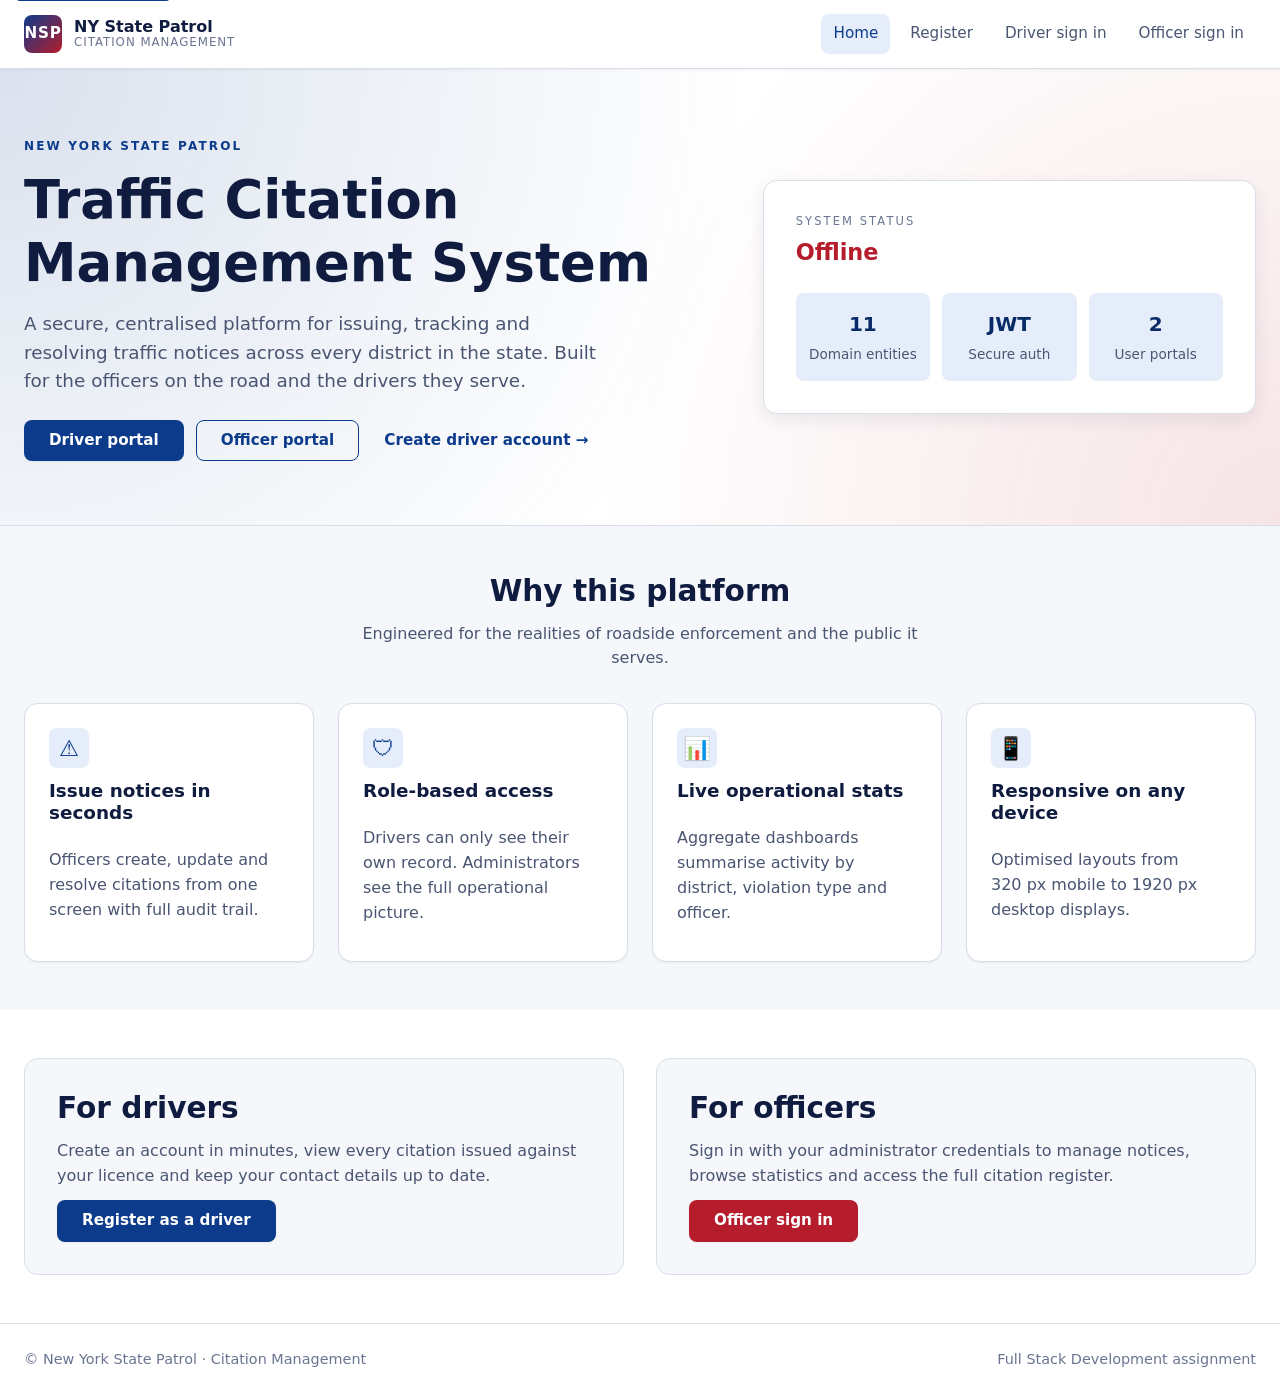
==== frontend/index.html @ 53bf42ec "feat: initial public release of NY Patrol Citation System - Add FastAPI backend with JWT authenticat" ====
<!DOCTYPE html>
<html lang="en">
<head>
  <meta charset="UTF-8" />
  <meta name="viewport" content="width=device-width, initial-scale=1.0" />
  <meta name="description" content="New York State Patrol traffic citation management system." />
  <title>NY State Patrol &middot; Citation Management</title>
  <link rel="stylesheet" href="css/base.css" />
  <link rel="stylesheet" href="css/layout.css" />
  <link rel="stylesheet" href="css/components.css" />
  <link rel="stylesheet" href="css/pages.css" />
  <link rel="stylesheet" href="css/responsive.css" />
</head>
<body>
  <a class="skip-link" href="#main">Skip to content</a>
  <header data-component="navbar" data-active="home"></header>

  <main id="main">
    <section class="hero">
      <div class="hero__inner container">
        <div class="hero__copy">
          <span class="eyebrow">New York State Patrol</span>
          <h1 class="hero__title">Traffic Citation Management System</h1>
          <p class="hero__lead">
            A secure, centralised platform for issuing, tracking and resolving
            traffic notices across every district in the state. Built for the
            officers on the road and the drivers they serve.
          </p>
          <div class="hero__actions">
            <a class="btn btn--primary" href="login-driver.html">Driver portal</a>
            <a class="btn btn--ghost" href="login-admin.html">Officer portal</a>
            <a class="btn btn--text" href="register.html">Create driver account &rarr;</a>
          </div>
        </div>
        <aside class="hero__panel" aria-hidden="true">
          <div class="hero__badge">
            <span class="hero__badge-label">SYSTEM STATUS</span>
            <span class="hero__badge-value" id="api-status">checking&hellip;</span>
          </div>
          <ul class="hero__stats">
            <li><strong>11</strong><span>Domain entities</span></li>
            <li><strong>JWT</strong><span>Secure auth</span></li>
            <li><strong>2</strong><span>User portals</span></li>
          </ul>
        </aside>
      </div>
    </section>

    <section class="section container" id="features">
      <header class="section__header">
        <h2>Why this platform</h2>
        <p>Engineered for the realities of roadside enforcement and the public it serves.</p>
      </header>
      <div class="features">
        <article class="feature">
          <div class="feature__icon">&#9888;</div>
          <h3>Issue notices in seconds</h3>
          <p>Officers create, update and resolve citations from one screen with full audit trail.</p>
        </article>
        <article class="feature">
          <div class="feature__icon">&#128737;</div>
          <h3>Role-based access</h3>
          <p>Drivers can only see their own record. Administrators see the full operational picture.</p>
        </article>
        <article class="feature">
          <div class="feature__icon">&#128202;</div>
          <h3>Live operational stats</h3>
          <p>Aggregate dashboards summarise activity by district, violation type and officer.</p>
        </article>
        <article class="feature">
          <div class="feature__icon">&#128241;</div>
          <h3>Responsive on any device</h3>
          <p>Optimised layouts from 320&nbsp;px mobile to 1920&nbsp;px desktop displays.</p>
        </article>
      </div>
    </section>

    <section class="section section--alt">
      <div class="container two-col">
        <div>
          <h2>For drivers</h2>
          <p>Create an account in minutes, view every citation issued against your licence and keep your contact details up to date.</p>
          <a class="btn btn--primary" href="register.html">Register as a driver</a>
        </div>
        <div>
          <h2>For officers</h2>
          <p>Sign in with your administrator credentials to manage notices, browse statistics and access the full citation register.</p>
          <a class="btn btn--secondary" href="login-admin.html">Officer sign in</a>
        </div>
      </div>
    </section>
  </main>

  <footer class="footer">
    <div class="container footer__inner">
      <span>&copy; New York State Patrol &middot; Citation Management</span>
      <span class="footer__meta">Full Stack Development assignment</span>
    </div>
  </footer>

  <div data-component="toast-host"></div>
  <script type="module" src="js/pages/landing.js"></script>
</body>
</html>
---- frontend/css/base.css ----
/* Base: design tokens, reset, typography. */

:root {
  --color-bg: #f5f7fb;
  --color-surface: #ffffff;
  --color-surface-alt: #f0f3f8;
  --color-border: #d8deea;
  --color-border-strong: #b6bfd2;
  --color-text: #0f1c3f;
  --color-text-soft: #4a5572;
  --color-text-muted: #6b7592;

  --color-primary: #0c3b8c;
  --color-primary-strong: #082a66;
  --color-primary-soft: #e6edfa;
  --color-secondary: #b51d2c;
  --color-secondary-strong: #8c1322;
  --color-accent: #f3a712;

  --color-success: #117a3d;
  --color-success-bg: #e3f5ea;
  --color-danger: #b51d2c;
  --color-danger-bg: #fbe5e8;
  --color-warning: #a76300;
  --color-warning-bg: #fff3dc;

  --radius-sm: 4px;
  --radius-md: 8px;
  --radius-lg: 14px;
  --radius-pill: 999px;

  --space-1: 4px;
  --space-2: 8px;
  --space-3: 12px;
  --space-4: 16px;
  --space-5: 24px;
  --space-6: 32px;
  --space-7: 48px;
  --space-8: 64px;

  --shadow-sm: 0 1px 2px rgba(15, 28, 63, 0.06);
  --shadow-md: 0 6px 18px rgba(15, 28, 63, 0.08);
  --shadow-lg: 0 18px 40px rgba(15, 28, 63, 0.14);

  --font-sans: "Inter", "Segoe UI", system-ui, -apple-system, BlinkMacSystemFont, sans-serif;
  --font-mono: "JetBrains Mono", ui-monospace, SFMono-Regular, Menlo, monospace;

  --transition-fast: 120ms ease;
  --transition-base: 200ms ease;

  --header-height: 68px;
}

*,
*::before,
*::after {
  box-sizing: border-box;
}

html {
  -webkit-text-size-adjust: 100%;
  -moz-text-size-adjust: 100%;
  text-size-adjust: 100%;
}

body {
  margin: 0;
  min-height: 100vh;
  background: var(--color-bg);
  color: var(--color-text);
  font-family: var(--font-sans);
  font-size: 16px;
  line-height: 1.55;
  -webkit-font-smoothing: antialiased;
  display: flex;
  flex-direction: column;
}

main {
  flex: 1 0 auto;
}

img,
svg {
  max-width: 100%;
  display: block;
}

h1,
h2,
h3,
h4 {
  margin: 0 0 var(--space-3);
  font-weight: 700;
  line-height: 1.2;
  color: var(--color-text);
}

h1 {
  font-size: clamp(1.85rem, 2vw + 1.2rem, 2.6rem);
}
h2 {
  font-size: clamp(1.35rem, 1vw + 1.05rem, 1.85rem);
}
h3 {
  font-size: 1.15rem;
}

p {
  margin: 0 0 var(--space-3);
  color: var(--color-text-soft);
}

a {
  color: var(--color-primary);
  text-decoration: none;
  font-weight: 500;
  transition: color var(--transition-fast);
}

a:hover {
  color: var(--color-primary-strong);
  text-decoration: underline;
}

code {
  font-family: var(--font-mono);
  background: var(--color-surface-alt);
  padding: 0.1em 0.35em;
  border-radius: var(--radius-sm);
  font-size: 0.92em;
}

button {
  font-family: inherit;
}

input,
select,
textarea {
  font: inherit;
  color: inherit;
}

.eyebrow {
  display: inline-block;
  text-transform: uppercase;
  letter-spacing: 0.18em;
  font-size: 0.75rem;
  font-weight: 700;
  color: var(--color-primary);
  margin-bottom: var(--space-3);
}

.eyebrow--accent {
  color: var(--color-secondary);
}

.visually-hidden {
  position: absolute !important;
  width: 1px;
  height: 1px;
  padding: 0;
  margin: -1px;
  overflow: hidden;
  clip: rect(0, 0, 0, 0);
  white-space: nowrap;
  border: 0;
}

.skip-link {
  position: absolute;
  top: -40px;
  left: 16px;
  background: var(--color-primary);
  color: #fff;
  padding: var(--space-2) var(--space-4);
  border-radius: var(--radius-sm);
  z-index: 1000;
  transition: top var(--transition-fast);
}

.skip-link:focus {
  top: 8px;
  text-decoration: none;
}

:focus-visible {
  outline: 3px solid var(--color-accent);
  outline-offset: 2px;
  border-radius: var(--radius-sm);
}
---- frontend/css/layout.css ----
/* Layout primitives: container, header/nav, footer, section grids. */

.container {
  width: min(100% - var(--space-5) * 2, 1240px);
  margin-inline: auto;
}

.section {
  padding: var(--space-7) 0;
}

.section--alt {
  background: var(--color-surface);
}

.section__header {
  text-align: center;
  margin-bottom: var(--space-6);
}

.section__header p {
  max-width: 60ch;
  margin-inline: auto;
}

.two-col {
  display: grid;
  grid-template-columns: 1fr 1fr;
  gap: var(--space-6);
  align-items: start;
}

.two-col > * {
  background: var(--color-bg);
  padding: var(--space-6);
  border-radius: var(--radius-lg);
  border: 1px solid var(--color-border);
}

.app-shell {
  padding-top: var(--space-6);
  padding-bottom: var(--space-7);
  display: flex;
  flex-direction: column;
  gap: var(--space-6);
}

.dashboard-grid {
  display: grid;
  grid-template-columns: repeat(auto-fit, minmax(320px, 1fr));
  gap: var(--space-5);
}

.page-header {
  display: flex;
  align-items: flex-end;
  justify-content: space-between;
  gap: var(--space-5);
  flex-wrap: wrap;
}

.page-header__sub {
  margin: 0;
  color: var(--color-text-soft);
  max-width: 60ch;
}

.page-header__actions {
  display: flex;
  align-items: center;
  gap: var(--space-3);
  flex-wrap: wrap;
}

.navbar {
  background: var(--color-surface);
  border-bottom: 1px solid var(--color-border);
  position: sticky;
  top: 0;
  z-index: 50;
  box-shadow: var(--shadow-sm);
}

.navbar__inner {
  height: var(--header-height);
  display: flex;
  align-items: center;
  justify-content: space-between;
  gap: var(--space-5);
}

.navbar__brand {
  display: flex;
  align-items: center;
  gap: var(--space-3);
  font-weight: 700;
  color: var(--color-text);
  text-decoration: none;
}

.navbar__brand:hover {
  text-decoration: none;
}

.navbar__brand-mark {
  width: 38px;
  height: 38px;
  border-radius: var(--radius-md);
  background: linear-gradient(135deg, var(--color-primary), var(--color-secondary));
  display: grid;
  place-items: center;
  color: #fff;
  font-weight: 700;
  font-size: 0.95rem;
  letter-spacing: 0.05em;
}

.navbar__brand-text {
  display: flex;
  flex-direction: column;
  line-height: 1.15;
}

.navbar__brand-text small {
  font-weight: 500;
  font-size: 0.74rem;
  color: var(--color-text-muted);
  letter-spacing: 0.08em;
  text-transform: uppercase;
}

.navbar__links {
  display: flex;
  align-items: center;
  gap: var(--space-2);
  list-style: none;
  margin: 0;
  padding: 0;
}

.navbar__link {
  display: inline-flex;
  align-items: center;
  padding: var(--space-2) var(--space-3);
  border-radius: var(--radius-md);
  color: var(--color-text-soft);
  font-weight: 500;
  font-size: 0.95rem;
}

.navbar__link:hover {
  color: var(--color-primary);
  background: var(--color-primary-soft);
  text-decoration: none;
}

.navbar__link.is-active {
  color: var(--color-primary);
  background: var(--color-primary-soft);
}

.navbar__toggle {
  display: none;
  border: none;
  background: transparent;
  width: 42px;
  height: 42px;
  border-radius: var(--radius-md);
  cursor: pointer;
  padding: 0;
  align-items: center;
  justify-content: center;
}

.navbar__toggle:hover {
  background: var(--color-surface-alt);
}

.navbar__toggle-bar,
.navbar__toggle-bar::before,
.navbar__toggle-bar::after {
  display: block;
  width: 22px;
  height: 2px;
  background: var(--color-text);
  position: relative;
}

.navbar__toggle-bar::before,
.navbar__toggle-bar::after {
  content: "";
  position: absolute;
  left: 0;
}

.navbar__toggle-bar::before {
  top: -7px;
}

.navbar__toggle-bar::after {
  top: 7px;
}

.footer {
  margin-top: auto;
  background: var(--color-surface);
  border-top: 1px solid var(--color-border);
  padding: var(--space-5) 0;
}

.footer__inner {
  display: flex;
  justify-content: space-between;
  align-items: center;
  gap: var(--space-4);
  color: var(--color-text-muted);
  font-size: 0.9rem;
}

.auth-shell {
  display: flex;
  align-items: center;
  justify-content: center;
  padding: var(--space-7) var(--space-5);
  min-height: calc(100vh - var(--header-height) - 80px);
}

.hero {
  background: radial-gradient(circle at 0 0, rgba(12, 59, 140, 0.15), transparent 55%),
              radial-gradient(circle at 100% 100%, rgba(181, 29, 44, 0.12), transparent 50%),
              var(--color-surface);
  padding: var(--space-8) 0;
  border-bottom: 1px solid var(--color-border);
}

.hero__inner {
  display: grid;
  grid-template-columns: 1.4fr 1fr;
  gap: var(--space-7);
  align-items: center;
}

.hero__title {
  font-size: clamp(2rem, 2.5vw + 1.4rem, 3.3rem);
  margin-bottom: var(--space-4);
}

.hero__lead {
  font-size: 1.15rem;
  max-width: 50ch;
}

.hero__actions {
  display: flex;
  flex-wrap: wrap;
  gap: var(--space-3);
  margin-top: var(--space-5);
}

.hero__panel {
  background: var(--color-surface);
  border-radius: var(--radius-lg);
  border: 1px solid var(--color-border);
  padding: var(--space-6);
  box-shadow: var(--shadow-md);
  display: flex;
  flex-direction: column;
  gap: var(--space-5);
}

.hero__badge {
  display: flex;
  flex-direction: column;
  gap: var(--space-1);
}

.hero__badge-label {
  font-size: 0.72rem;
  letter-spacing: 0.18em;
  color: var(--color-text-muted);
  text-transform: uppercase;
}

.hero__badge-value {
  font-size: 1.4rem;
  font-weight: 700;
  color: var(--color-success);
}

.hero__badge-value.is-down {
  color: var(--color-danger);
}

.hero__stats {
  list-style: none;
  margin: 0;
  padding: 0;
  display: grid;
  grid-template-columns: repeat(3, 1fr);
  gap: var(--space-3);
}

.hero__stats li {
  background: var(--color-primary-soft);
  border-radius: var(--radius-md);
  padding: var(--space-4) var(--space-3);
  text-align: center;
  font-size: 0.85rem;
  color: var(--color-text-soft);
  display: flex;
  flex-direction: column;
  gap: var(--space-1);
}

.hero__stats strong {
  font-size: 1.25rem;
  color: var(--color-primary-strong);
}

.features {
  display: grid;
  grid-template-columns: repeat(auto-fit, minmax(220px, 1fr));
  gap: var(--space-5);
}
---- frontend/css/components.css ----
/* Buttons, cards, forms, tables, modals, toasts. */

/* Buttons */

.btn {
  --btn-bg: var(--color-primary);
  --btn-fg: #fff;
  --btn-border: transparent;

  display: inline-flex;
  align-items: center;
  justify-content: center;
  gap: var(--space-2);
  border: 1px solid var(--btn-border);
  background: var(--btn-bg);
  color: var(--btn-fg);
  padding: var(--space-3) var(--space-5);
  border-radius: var(--radius-md);
  font-weight: 600;
  font-size: 0.95rem;
  cursor: pointer;
  text-decoration: none;
  transition: transform var(--transition-fast), background var(--transition-fast),
    border-color var(--transition-fast), color var(--transition-fast),
    box-shadow var(--transition-fast);
  box-shadow: var(--shadow-sm);
  line-height: 1;
}

.btn:hover {
  transform: translateY(-1px);
  text-decoration: none;
}

.btn:active {
  transform: translateY(0);
}

.btn:disabled,
.btn[aria-disabled="true"] {
  cursor: not-allowed;
  opacity: 0.7;
  transform: none;
}

.btn--primary {
  --btn-bg: var(--color-primary);
  --btn-fg: #fff;
}

.btn--primary:hover {
  --btn-bg: var(--color-primary-strong);
}

.btn--secondary {
  --btn-bg: var(--color-secondary);
  --btn-fg: #fff;
}

.btn--secondary:hover {
  --btn-bg: var(--color-secondary-strong);
}

.btn--ghost {
  --btn-bg: transparent;
  --btn-fg: var(--color-primary);
  --btn-border: var(--color-primary);
  box-shadow: none;
}

.btn--ghost:hover {
  --btn-bg: var(--color-primary-soft);
}

.btn--danger {
  --btn-bg: var(--color-danger);
  --btn-fg: #fff;
}

.btn--text {
  --btn-bg: transparent;
  --btn-fg: var(--color-primary);
  box-shadow: none;
  padding: var(--space-2) var(--space-3);
}

.btn--text:hover {
  --btn-bg: var(--color-primary-soft);
}

.btn--sm {
  padding: var(--space-2) var(--space-3);
  font-size: 0.85rem;
}

.btn.is-loading {
  pointer-events: none;
}

.btn__spinner {
  width: 14px;
  height: 14px;
  border-radius: 50%;
  border: 2px solid rgba(255, 255, 255, 0.4);
  border-top-color: currentColor;
  animation: spin 0.6s linear infinite;
}

.btn--ghost .btn__spinner,
.btn--text .btn__spinner {
  border-color: rgba(12, 59, 140, 0.3);
  border-top-color: var(--color-primary);
}

@keyframes spin {
  to {
    transform: rotate(360deg);
  }
}

/* Cards & stat cards */

.card-grid {
  display: grid;
  gap: var(--space-4);
}

.card-grid--summary {
  grid-template-columns: repeat(auto-fit, minmax(200px, 1fr));
}

.stat-card {
  background: var(--color-surface);
  border: 1px solid var(--color-border);
  border-radius: var(--radius-lg);
  padding: var(--space-5);
  display: flex;
  flex-direction: column;
  gap: var(--space-2);
  box-shadow: var(--shadow-sm);
  transition: box-shadow var(--transition-base), transform var(--transition-base);
}

.stat-card:hover {
  box-shadow: var(--shadow-md);
  transform: translateY(-1px);
}

.stat-card__label {
  text-transform: uppercase;
  letter-spacing: 0.15em;
  font-size: 0.72rem;
  color: var(--color-text-muted);
}

.stat-card__value {
  font-size: 1.8rem;
  font-weight: 700;
  color: var(--color-text);
}

.stat-card__value--sm {
  font-size: 1.05rem;
}

/* Feature cards on the landing page */

.feature {
  background: var(--color-surface);
  border: 1px solid var(--color-border);
  border-radius: var(--radius-lg);
  padding: var(--space-5);
  box-shadow: var(--shadow-sm);
  display: flex;
  flex-direction: column;
  gap: var(--space-3);
}

.feature__icon {
  width: 40px;
  height: 40px;
  border-radius: var(--radius-md);
  background: var(--color-primary-soft);
  display: grid;
  place-items: center;
  font-size: 1.4rem;
  color: var(--color-primary);
}

/* Panels */

.panel {
  background: var(--color-surface);
  border: 1px solid var(--color-border);
  border-radius: var(--radius-lg);
  padding: var(--space-5);
  box-shadow: var(--shadow-sm);
  display: flex;
  flex-direction: column;
  gap: var(--space-4);
}

.panel__header {
  display: flex;
  align-items: flex-start;
  justify-content: space-between;
  gap: var(--space-4);
  flex-wrap: wrap;
}

.panel__header h2 {
  margin: 0;
}

.panel__sub {
  margin: var(--space-1) 0 0;
  color: var(--color-text-muted);
  font-size: 0.92rem;
  max-width: 60ch;
}

.panel__controls {
  display: flex;
  gap: var(--space-3);
  align-items: center;
  flex-wrap: wrap;
}

/* Forms */

.form {
  display: flex;
  flex-direction: column;
  gap: var(--space-4);
}

.form--grid {
  display: grid;
  grid-template-columns: repeat(2, minmax(0, 1fr));
  gap: var(--space-4);
}

.form-row {
  display: flex;
  flex-direction: column;
  gap: var(--space-2);
}

.form-row--full {
  grid-column: 1 / -1;
}

.form-row label {
  font-weight: 600;
  font-size: 0.92rem;
  color: var(--color-text);
}

.form-row label span {
  color: var(--color-secondary);
  margin-left: 2px;
}

.form-row input,
.form-row select,
.form-row textarea {
  border: 1px solid var(--color-border-strong);
  background: var(--color-surface);
  border-radius: var(--radius-md);
  padding: var(--space-3) var(--space-3);
  transition: border-color var(--transition-fast), box-shadow var(--transition-fast);
  width: 100%;
}

.form-row input:focus,
.form-row select:focus,
.form-row textarea:focus {
  outline: none;
  border-color: var(--color-primary);
  box-shadow: 0 0 0 3px rgba(12, 59, 140, 0.15);
}

.form-row.is-invalid input,
.form-row.is-invalid select,
.form-row.is-invalid textarea {
  border-color: var(--color-danger);
  box-shadow: 0 0 0 3px rgba(181, 29, 44, 0.15);
}

.form-row.is-valid input,
.form-row.is-valid select,
.form-row.is-valid textarea {
  border-color: var(--color-success);
}

.form-row input:disabled {
  background: var(--color-surface-alt);
  color: var(--color-text-muted);
}

.form-row__hint {
  margin: 0;
  font-size: 0.82rem;
  color: var(--color-text-muted);
  min-height: 1em;
}

.form-row.is-invalid .form-row__hint {
  color: var(--color-danger);
}

.form-actions {
  display: flex;
  flex-wrap: wrap;
  align-items: center;
  gap: var(--space-3);
}

.form-footer {
  margin: 0;
  color: var(--color-text-muted);
  font-size: 0.9rem;
}

.password-requirements {
  list-style: none;
  margin: 0;
  padding: 0;
  display: grid;
  grid-template-columns: repeat(2, minmax(0, 1fr));
  gap: var(--space-1) var(--space-3);
  font-size: 0.82rem;
  color: var(--color-text-muted);
}

.password-requirements li::before {
  content: "○";
  margin-right: var(--space-2);
  color: var(--color-text-muted);
}

.password-requirements li.is-met {
  color: var(--color-success);
}

.password-requirements li.is-met::before {
  content: "●";
  color: var(--color-success);
}

/* Auth shell cards */

.auth-card {
  background: var(--color-surface);
  border: 1px solid var(--color-border);
  border-radius: var(--radius-lg);
  padding: var(--space-7);
  box-shadow: var(--shadow-lg);
  width: min(100%, 460px);
  display: flex;
  flex-direction: column;
  gap: var(--space-5);
}

.auth-card--wide {
  width: min(100%, 820px);
}

.auth-card--accent {
  border-top: 4px solid var(--color-secondary);
}

.auth-card__header h1 {
  margin-bottom: var(--space-2);
}

.auth-card__header p {
  margin: 0;
}

/* Tables */

.table-wrap {
  overflow-x: auto;
  border-radius: var(--radius-md);
  border: 1px solid var(--color-border);
}

.data-table {
  width: 100%;
  border-collapse: collapse;
  min-width: 720px;
}

.data-table th,
.data-table td {
  padding: var(--space-3) var(--space-4);
  text-align: left;
  border-bottom: 1px solid var(--color-border);
  font-size: 0.92rem;
}

.data-table th {
  background: var(--color-surface-alt);
  font-weight: 600;
  color: var(--color-text);
  font-size: 0.82rem;
  letter-spacing: 0.05em;
  text-transform: uppercase;
}

.data-table tbody tr:hover {
  background: rgba(12, 59, 140, 0.04);
}

.data-table__actions {
  width: 1px;
  white-space: nowrap;
}

.data-table .actions {
  display: flex;
  gap: var(--space-2);
}

/* Notice cards */

.notices {
  display: grid;
  gap: var(--space-3);
}

.notice-card {
  border: 1px solid var(--color-border);
  border-radius: var(--radius-lg);
  padding: var(--space-4);
  background: var(--color-surface);
  display: grid;
  grid-template-columns: 1fr auto;
  gap: var(--space-4);
  align-items: start;
  box-shadow: var(--shadow-sm);
}

.notice-card__title {
  display: flex;
  flex-wrap: wrap;
  align-items: center;
  gap: var(--space-3);
  font-weight: 700;
}

.notice-card__title small {
  font-weight: 500;
  color: var(--color-text-muted);
  font-size: 0.85rem;
}

.notice-card__grid {
  display: grid;
  grid-template-columns: repeat(auto-fit, minmax(160px, 1fr));
  gap: var(--space-3);
  margin-top: var(--space-3);
  font-size: 0.88rem;
  color: var(--color-text-soft);
}

.notice-card__grid strong {
  display: block;
  font-weight: 600;
  color: var(--color-text);
  font-size: 0.78rem;
  text-transform: uppercase;
  letter-spacing: 0.08em;
  margin-bottom: 2px;
}

.notice-card__violations {
  margin-top: var(--space-3);
  display: flex;
  flex-wrap: wrap;
  gap: var(--space-2);
}

.notice-card__side {
  display: flex;
  flex-direction: column;
  align-items: flex-end;
  gap: var(--space-2);
}

/* Status pills */

.pill {
  display: inline-flex;
  align-items: center;
  gap: var(--space-1);
  background: var(--color-surface-alt);
  color: var(--color-text-soft);
  padding: 4px 10px;
  border-radius: var(--radius-pill);
  font-size: 0.78rem;
  font-weight: 600;
  text-transform: uppercase;
  letter-spacing: 0.06em;
}

.pill--citation {
  background: var(--color-danger-bg);
  color: var(--color-danger);
}

.pill--warning {
  background: var(--color-warning-bg);
  color: var(--color-warning);
}

.pill--success {
  background: var(--color-success-bg);
  color: var(--color-success);
}

/* Empty state */

.empty-state {
  padding: var(--space-6);
  text-align: center;
  color: var(--color-text-muted);
  font-size: 0.95rem;
  background: var(--color-surface-alt);
  border-radius: var(--radius-md);
}

/* Charts (hand-rolled SVG-style bars built with divs) */

.chart {
  display: flex;
  flex-direction: column;
  gap: var(--space-3);
}

.chart__row {
  display: grid;
  grid-template-columns: 1fr auto;
  align-items: center;
  gap: var(--space-3);
  font-size: 0.88rem;
}

.chart__label {
  display: flex;
  flex-direction: column;
  gap: 4px;
}

.chart__bar {
  position: relative;
  height: 10px;
  background: var(--color-surface-alt);
  border-radius: var(--radius-pill);
  overflow: hidden;
}

.chart__bar-fill {
  position: absolute;
  inset: 0 auto 0 0;
  background: linear-gradient(90deg, var(--color-primary), var(--color-secondary));
  border-radius: inherit;
  transition: width 0.5s ease;
}

.chart__value {
  font-weight: 700;
  color: var(--color-primary-strong);
}

/* Toasts */

.toast-host {
  position: fixed;
  bottom: var(--space-5);
  right: var(--space-5);
  display: flex;
  flex-direction: column;
  gap: var(--space-3);
  z-index: 1000;
  max-width: min(360px, calc(100% - var(--space-5) * 2));
}

.toast {
  background: var(--color-surface);
  border: 1px solid var(--color-border);
  border-left: 4px solid var(--color-primary);
  border-radius: var(--radius-md);
  padding: var(--space-3) var(--space-4);
  box-shadow: var(--shadow-md);
  display: flex;
  flex-direction: column;
  gap: 2px;
  transform: translateY(8px);
  opacity: 0;
  animation: toast-in 200ms ease forwards;
}

.toast.is-leaving {
  animation: toast-out 200ms ease forwards;
}

@keyframes toast-in {
  to {
    transform: translateY(0);
    opacity: 1;
  }
}

@keyframes toast-out {
  to {
    transform: translateY(8px);
    opacity: 0;
  }
}

.toast--success {
  border-left-color: var(--color-success);
}

.toast--error {
  border-left-color: var(--color-danger);
}

.toast--warning {
  border-left-color: var(--color-warning);
}

.toast__title {
  font-weight: 700;
  color: var(--color-text);
  font-size: 0.92rem;
}

.toast__message {
  color: var(--color-text-soft);
  font-size: 0.88rem;
}

/* Modal */

.modal-backdrop {
  position: fixed;
  inset: 0;
  background: rgba(7, 14, 38, 0.55);
  display: flex;
  align-items: center;
  justify-content: center;
  padding: var(--space-5);
  z-index: 900;
  animation: fade-in 150ms ease forwards;
}

@keyframes fade-in {
  from {
    opacity: 0;
  }
  to {
    opacity: 1;
  }
}

.modal {
  background: var(--color-surface);
  border-radius: var(--radius-lg);
  width: min(100%, 720px);
  max-height: 90vh;
  overflow: auto;
  box-shadow: var(--shadow-lg);
  display: flex;
  flex-direction: column;
}

.modal__header {
  padding: var(--space-5);
  display: flex;
  align-items: center;
  justify-content: space-between;
  gap: var(--space-4);
  border-bottom: 1px solid var(--color-border);
}

.modal__title {
  margin: 0;
  font-size: 1.15rem;
}

.modal__close {
  background: none;
  border: none;
  width: 32px;
  height: 32px;
  border-radius: var(--radius-sm);
  cursor: pointer;
  color: var(--color-text-soft);
  font-size: 1.4rem;
  line-height: 1;
}

.modal__close:hover {
  background: var(--color-surface-alt);
  color: var(--color-text);
}

.modal__body {
  padding: var(--space-5);
  display: flex;
  flex-direction: column;
  gap: var(--space-4);
}

.modal__footer {
  padding: var(--space-4) var(--space-5);
  border-top: 1px solid var(--color-border);
  display: flex;
  justify-content: flex-end;
  gap: var(--space-3);
  background: var(--color-surface-alt);
  border-bottom-left-radius: var(--radius-lg);
  border-bottom-right-radius: var(--radius-lg);
}

/* Spinner overlay used inside panels while loading */

.panel.is-loading {
  position: relative;
}

.panel.is-loading::after {
  content: "";
  position: absolute;
  inset: 0;
  background: rgba(255, 255, 255, 0.6);
  border-radius: inherit;
  pointer-events: none;
}
---- frontend/css/pages.css ----
/* Page-specific tweaks on top of the component layer. */

.auth-card h1 {
  font-size: clamp(1.4rem, 1vw + 1.1rem, 1.85rem);
}

.form-section__title {
  margin: var(--space-4) 0 0;
  font-size: 1rem;
  text-transform: uppercase;
  letter-spacing: 0.08em;
  color: var(--color-text);
}

.form-section__hint {
  margin: 0;
  color: var(--color-text-muted);
  font-size: 0.88rem;
}

/* Breadcrumb trail used on internal pages. */
.breadcrumbs {
  display: flex;
  flex-wrap: wrap;
  gap: var(--space-2);
  list-style: none;
  margin: 0 0 var(--space-3);
  padding: 0;
  font-size: 0.85rem;
  color: var(--color-text-muted);
}

.breadcrumbs li + li::before {
  content: "›";
  margin-right: var(--space-2);
  color: var(--color-text-muted);
}

.breadcrumbs a {
  color: var(--color-text-soft);
}

.breadcrumbs [aria-current="page"] {
  color: var(--color-text);
  font-weight: 600;
}

#notice-filter,
#citations-filter,
#notice-status {
  border: 1px solid var(--color-border-strong);
  background: var(--color-surface);
  border-radius: var(--radius-md);
  padding: var(--space-2) var(--space-3);
  min-width: 220px;
}

#notice-filter:focus,
#citations-filter:focus,
#notice-status:focus {
  outline: none;
  border-color: var(--color-primary);
  box-shadow: 0 0 0 3px rgba(12, 59, 140, 0.15);
}

.violation-editor {
  display: flex;
  flex-direction: column;
  gap: var(--space-3);
  border: 1px dashed var(--color-border-strong);
  border-radius: var(--radius-md);
  padding: var(--space-3);
}

.violation-editor__row {
  display: grid;
  grid-template-columns: 1fr 2fr auto;
  gap: var(--space-3);
  align-items: center;
}

.violation-editor__row select,
.violation-editor__row input {
  border: 1px solid var(--color-border-strong);
  background: var(--color-surface);
  border-radius: var(--radius-md);
  padding: var(--space-2) var(--space-3);
}

.violation-editor__remove {
  background: transparent;
  border: 1px solid var(--color-border-strong);
  color: var(--color-danger);
  border-radius: var(--radius-md);
  padding: var(--space-2) var(--space-3);
  cursor: pointer;
  font-weight: 600;
}

.violation-editor__remove:hover {
  background: var(--color-danger-bg);
}

.violation-editor__add {
  align-self: flex-start;
  background: transparent;
  border: 1px solid var(--color-primary);
  color: var(--color-primary);
  border-radius: var(--radius-md);
  padding: var(--space-2) var(--space-3);
  cursor: pointer;
  font-weight: 600;
}

.violation-editor__add:hover {
  background: var(--color-primary-soft);
}

.detail-grid {
  display: grid;
  grid-template-columns: repeat(auto-fit, minmax(200px, 1fr));
  gap: var(--space-3);
  font-size: 0.9rem;
}

.detail-grid > div {
  background: var(--color-surface-alt);
  padding: var(--space-3);
  border-radius: var(--radius-md);
}

.detail-grid label {
  display: block;
  font-weight: 600;
  font-size: 0.74rem;
  text-transform: uppercase;
  letter-spacing: 0.08em;
  color: var(--color-text-muted);
  margin-bottom: 2px;
}
---- frontend/css/responsive.css ----
/* Tablet + mobile breakpoints.
   Fixed mobile nav overlap during testing — see the 768px block below. */

@media (max-width: 1024px) {
  .hero__inner {
    grid-template-columns: 1fr;
  }

  .hero__panel {
    order: -1;
  }

  .two-col {
    grid-template-columns: 1fr;
  }
}

@media (max-width: 768px) {
  :root {
    --space-7: 36px;
    --space-8: 48px;
  }

  .container {
    width: calc(100% - var(--space-4) * 2);
  }

  .navbar__toggle {
    display: inline-flex;
  }

  .navbar__links {
    position: absolute;
    top: var(--header-height);
    left: 0;
    right: 0;
    background: var(--color-surface);
    border-bottom: 1px solid var(--color-border);
    flex-direction: column;
    align-items: stretch;
    padding: var(--space-3);
    gap: var(--space-1);
    transform-origin: top;
    transform: scaleY(0);
    opacity: 0;
    transition: transform var(--transition-base), opacity var(--transition-base);
    box-shadow: var(--shadow-md);
  }

  .navbar.is-open .navbar__links {
    transform: scaleY(1);
    opacity: 1;
  }

  .navbar__link {
    width: 100%;
    padding: var(--space-3);
    font-size: 1rem;
  }

  .form--grid {
    grid-template-columns: 1fr;
  }

  .form-row--full {
    grid-column: auto;
  }

  .page-header {
    align-items: flex-start;
  }

  .page-header__actions {
    width: 100%;
  }

  .panel__header {
    flex-direction: column;
    align-items: stretch;
  }

  .panel__controls {
    width: 100%;
  }

  .panel__controls input,
  .panel__controls select {
    flex: 1 1 200px;
  }

  .notice-card {
    grid-template-columns: 1fr;
  }

  .notice-card__side {
    align-items: flex-start;
    flex-direction: row;
    flex-wrap: wrap;
  }

  .violation-editor__row {
    grid-template-columns: 1fr;
  }

  .password-requirements {
    grid-template-columns: 1fr;
  }

  .auth-card {
    padding: var(--space-5);
  }

  .footer__inner {
    flex-direction: column;
    text-align: center;
  }

  .hero__stats {
    grid-template-columns: 1fr 1fr;
  }
}

@media (max-width: 420px) {
  :root {
    --space-5: 18px;
    --space-6: 24px;
  }

  .hero__stats {
    grid-template-columns: 1fr;
  }

  .btn {
    width: 100%;
    justify-content: center;
  }

  .page-header__actions .btn {
    flex: 1 1 100%;
  }

  .toast-host {
    left: var(--space-3);
    right: var(--space-3);
    bottom: var(--space-3);
  }
}

@media (min-width: 1600px) {
  :root {
    --space-7: 56px;
  }

  .container {
    width: min(100% - var(--space-6) * 2, 1440px);
  }

  body {
    font-size: 17px;
  }
}
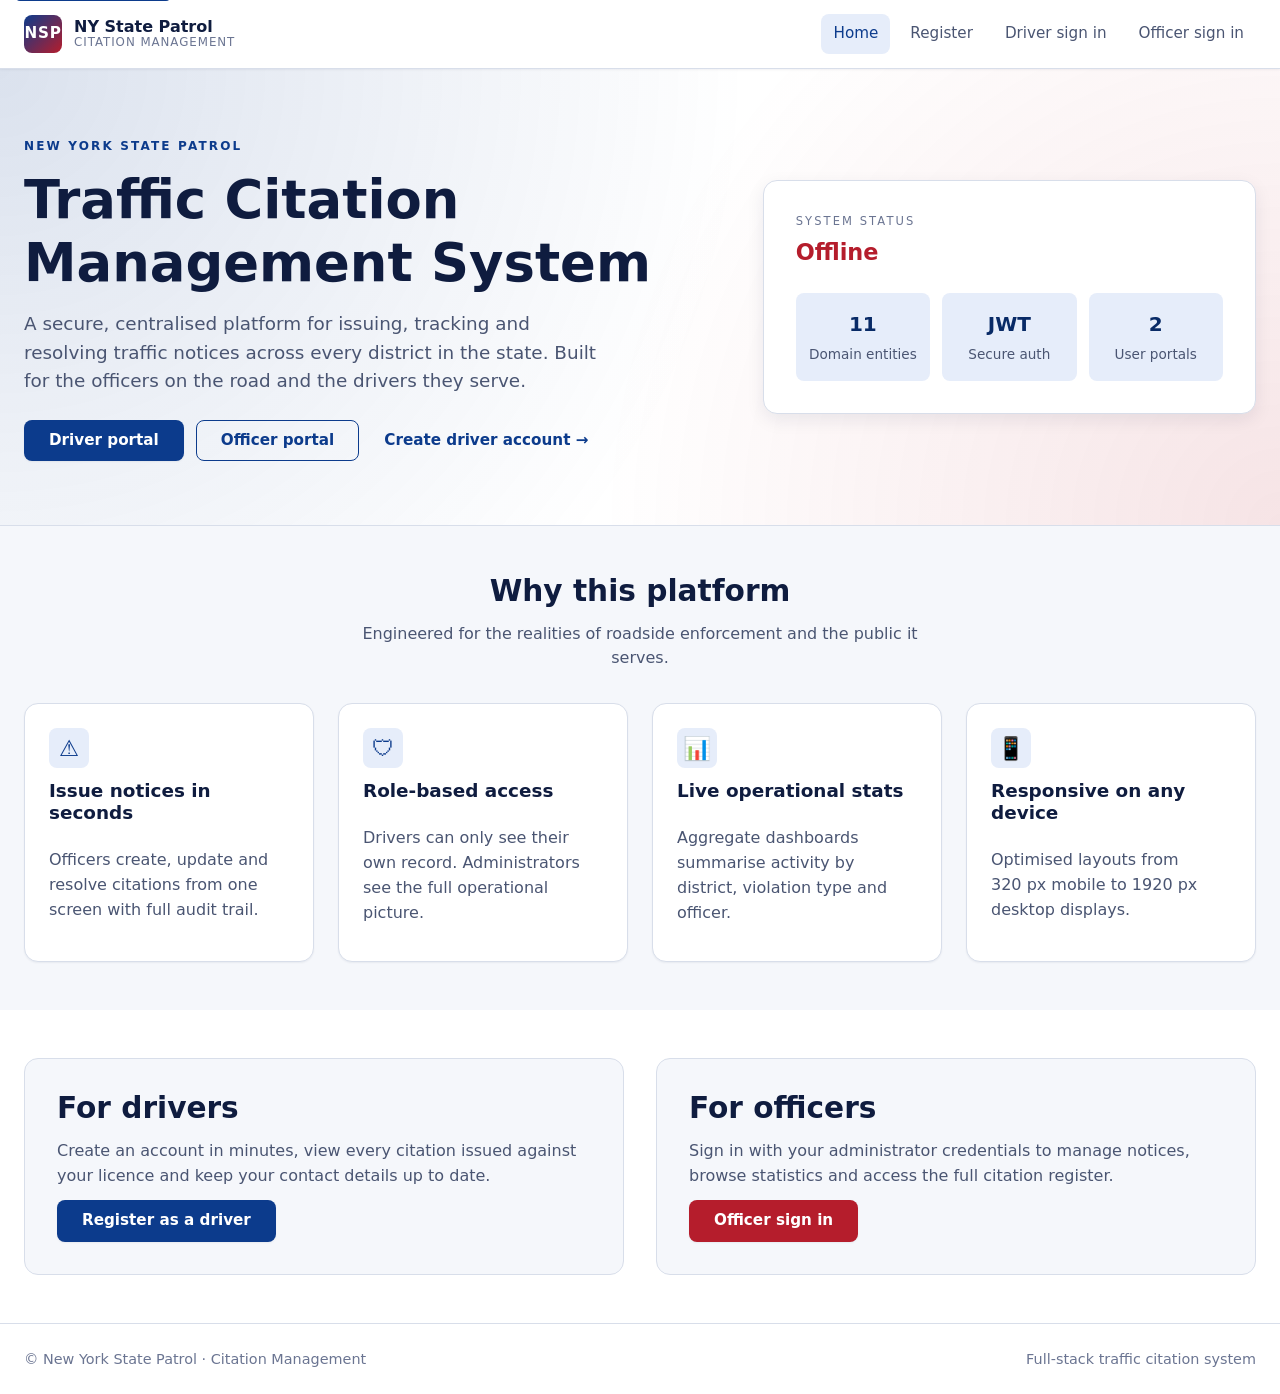
==== commit e35e2b27: "docs: update README title and description, tidy footer text and comments" ====
--- a/frontend/index.html
+++ b/frontend/index.html
@@ -94,7 +94,7 @@
   <footer class="footer">
     <div class="container footer__inner">
       <span>&copy; New York State Patrol &middot; Citation Management</span>
-      <span class="footer__meta">Full Stack Development assignment</span>
+      <span class="footer__meta">Full-stack traffic citation system</span>
     </div>
   </footer>
 
